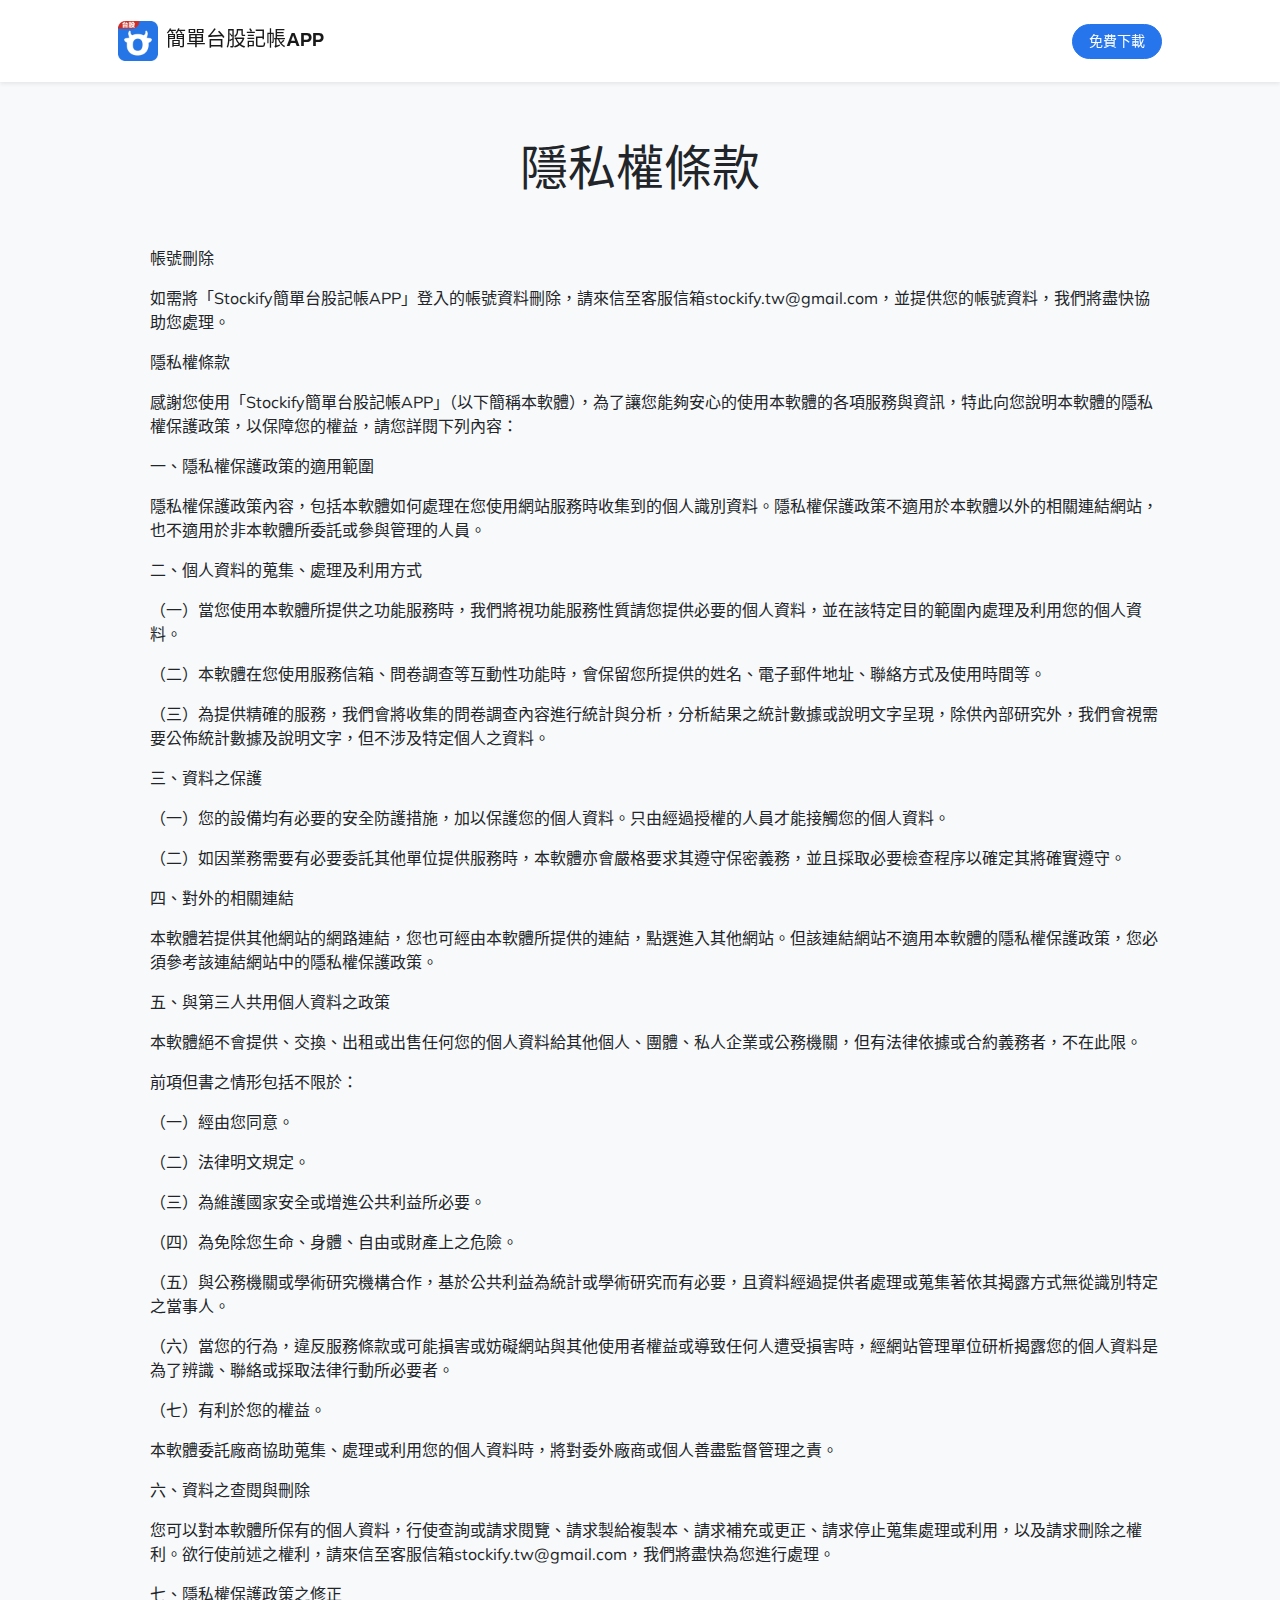
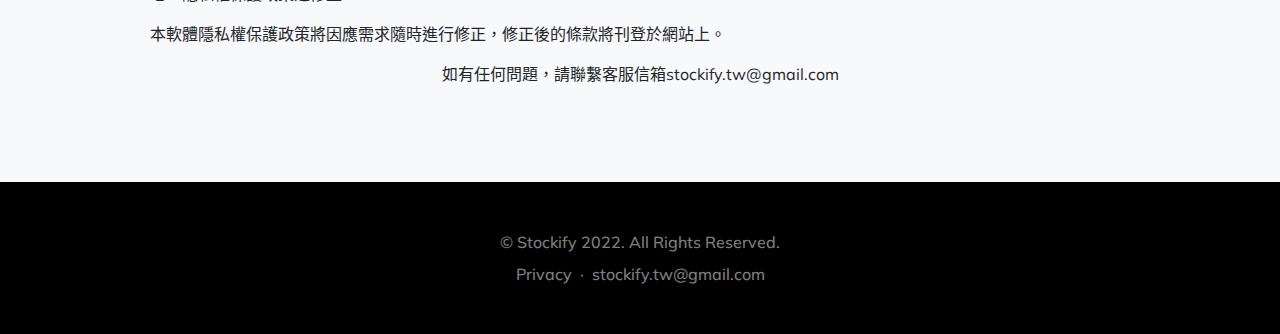
==== privacy.html @ d674b590 "Add files via upload" ====
<!DOCTYPE html>
<html lang="zh-TW">
    <head>
        <meta charset="utf-8" />
        <meta name="viewport" content="width=device-width, initial-scale=1, shrink-to-fit=no" />
        <meta name="description" content="股票 存股 記帳，隨時追蹤你的股票損益" />
        <meta name="author" content="stockify" />
        <link rel="icon" type="image/png" href="assets/favicon.png" />
        <title>簡單台股記帳APP-隨時追蹤你的股票損益</title>

        
        <!-- Bootstrap icons-->
        <link href="https://cdn.jsdelivr.net/npm/bootstrap-icons@1.5.0/font/bootstrap-icons.css" rel="stylesheet" />

        <!-- Google fonts-->
        <link rel="preconnect" href="https://fonts.gstatic.com" />
        <link href="https://fonts.googleapis.com/css2?family=Newsreader:ital,wght@0,600;1,600&amp;display=swap" rel="stylesheet" />
        <link href="https://fonts.googleapis.com/css2?family=Mulish:ital,wght@0,300;0,500;0,600;0,700;1,300;1,500;1,600;1,700&amp;display=swap" rel="stylesheet" />
        <link href="https://fonts.googleapis.com/css2?family=Kanit:ital,wght@0,400;1,400&amp;display=swap" rel="stylesheet" />
        <!-- Core theme CSS (includes Bootstrap)-->
        <link href="css/styles.css" rel="stylesheet" />
    </head>

    <body id="page-top">
        <!-- Navigation-->
        <nav class="navbar navbar-expand-lg navbar-light fixed-top shadow-sm" id="mainNav">
            <div class="container px-5">



                <a class="navbar-brand fw-normal" href="index.html">
                <img src="assets/favicon.png" alt="App Logo" style="height: 40px; margin-right: 8px;">簡單台股記帳APP</a>




                    <a href="https://supr.link/36pIi" class="btn btn-primary rounded-pill px-3 mb-2 mb-lg-0">
                        <span class="d-flex align-items-center">
                            <span class="small">免費下載</span>
                        </span>
                    </a>
                </div>
            </div>
        </nav>



        <!-- Privacy Policy Section -->
        <section class="bg-light" style="padding-top: 150px;">
            <div class="container px-5">
                <div class="row gx-5 align-items-center justify-content-center">
                    <div class="col-12 text-center mb-4">
                        <h2 class="display-5 lh-1 mb-4">隱私權條款</h2>
                    </div>
                    <div class="col-12">
                        <ul class="text-start">
                            <p>帳號刪除</p>
                            <p>如需將「Stockify簡單台股記帳APP」登入的帳號資料刪除，請來信至客服信箱stockify.tw@gmail.com，並提供您的帳號資料，我們將盡快協助您處理。</p>


                            <p>隱私權條款</p>
                            <p>感謝您使用「Stockify簡單台股記帳APP」（以下簡稱本軟體），為了讓您能夠安心的使用本軟體的各項服務與資訊，特此向您說明本軟體的隱私權保護政策，以保障您的權益，請您詳閱下列內容：</p>
                            <p>一、隱私權保護政策的適用範圍</p>
                            <p>   隱私權保護政策內容，包括本軟體如何處理在您使用網站服務時收集到的個人識別資料。隱私權保護政策不適用於本軟體以外的相關連結網站，也不適用於非本軟體所委託或參與管理的人員。</p>
                            <p>二、個人資料的蒐集、處理及利用方式</p>
                            <p>   （一）當您使用本軟體所提供之功能服務時，我們將視功能服務性質請您提供必要的個人資料，並在該特定目的範圍內處理及利用您的個人資料。</p>
                            <p>   （二）本軟體在您使用服務信箱、問卷調查等互動性功能時，會保留您所提供的姓名、電子郵件地址、聯絡方式及使用時間等。</p>
                            <p>   （三）為提供精確的服務，我們會將收集的問卷調查內容進行統計與分析，分析結果之統計數據或說明文字呈現，除供內部研究外，我們會視需要公佈統計數據及說明文字，但不涉及特定個人之資料。</p>
                            <p>三、資料之保護</p>
                            <p>   （一）您的設備均有必要的安全防護措施，加以保護您的個人資料。只由經過授權的人員才能接觸您的個人資料。</p>
                            <p>   （二）如因業務需要有必要委託其他單位提供服務時，本軟體亦會嚴格要求其遵守保密義務，並且採取必要檢查程序以確定其將確實遵守。</p>
                            <p>四、對外的相關連結</p>
                            <p>   本軟體若提供其他網站的網路連結，您也可經由本軟體所提供的連結，點選進入其他網站。但該連結網站不適用本軟體的隱私權保護政策，您必須參考該連結網站中的隱私權保護政策。</p>
                            <p>五、與第三人共用個人資料之政策</p>
                            <p>   本軟體絕不會提供、交換、出租或出售任何您的個人資料給其他個人、團體、私人企業或公務機關，但有法律依據或合約義務者，不在此限。</p>
                            <p>   前項但書之情形包括不限於：</p>
                            <p>   （一）經由您同意。</p>
                            <p>   （二）法律明文規定。</p>
                            <p>   （三）為維護國家安全或增進公共利益所必要。</p>
                            <p>   （四）為免除您生命、身體、自由或財產上之危險。</p>
                            <p>   （五）與公務機關或學術研究機構合作，基於公共利益為統計或學術研究而有必要，且資料經過提供者處理或蒐集著依其揭露方式無從識別特定之當事人。</p>
                            <p>   （六）當您的行為，違反服務條款或可能損害或妨礙網站與其他使用者權益或導致任何人遭受損害時，經網站管理單位研析揭露您的個人資料是為了辨識、聯絡或採取法律行動所必要者。</p>
                            <p>   （七）有利於您的權益。</p>
                            <p>   本軟體委託廠商協助蒐集、處理或利用您的個人資料時，將對委外廠商或個人善盡監督管理之責。</p>
                            <p>六、資料之查閱與刪除</p>
                            <p>   您可以對本軟體所保有的個人資料，行使查詢或請求閱覽、請求製給複製本、請求補充或更正、請求停止蒐集處理或利用，以及請求刪除之權利。欲行使前述之權利，請來信至客服信箱stockify.tw@gmail.com，我們將盡快為您進行處理。</p>
                            <p>七、隱私權保護政策之修正</p>
                            <p>   本軟體隱私權保護政策將因應需求隨時進行修正，修正後的條款將刊登於網站上。</p>


                        </ul>
                        <p class="text-center">如有任何問題，請聯繫客服信箱stockify.tw@gmail.com</p>
                    </div>
                </div>
            </div>
        </section>





        <!-- Footer-->
        <footer class="bg-black text-center py-5">
            <div class="container px-5">
                <div class="text-white-50">
                    <div class="mb-2">&copy; Stockify 2022. All Rights Reserved.</div>
                    
                    <a href="privacy.html" target="_blank">Privacy</a>
                    <span class="mx-1">&middot;</span>
                    <a href="mailto:stockify.tw@gmail.com">stockify.tw@gmail.com</a>
                </div>
            </div>
        </footer>


        <!-- Bootstrap core JS-->
        <script src="https://cdn.jsdelivr.net/npm/bootstrap@5.2.3/dist/js/bootstrap.bundle.min.js"></script>
        <!-- Core theme JS-->
        <script src="js/scripts.js"></script>


    </body>
</html>
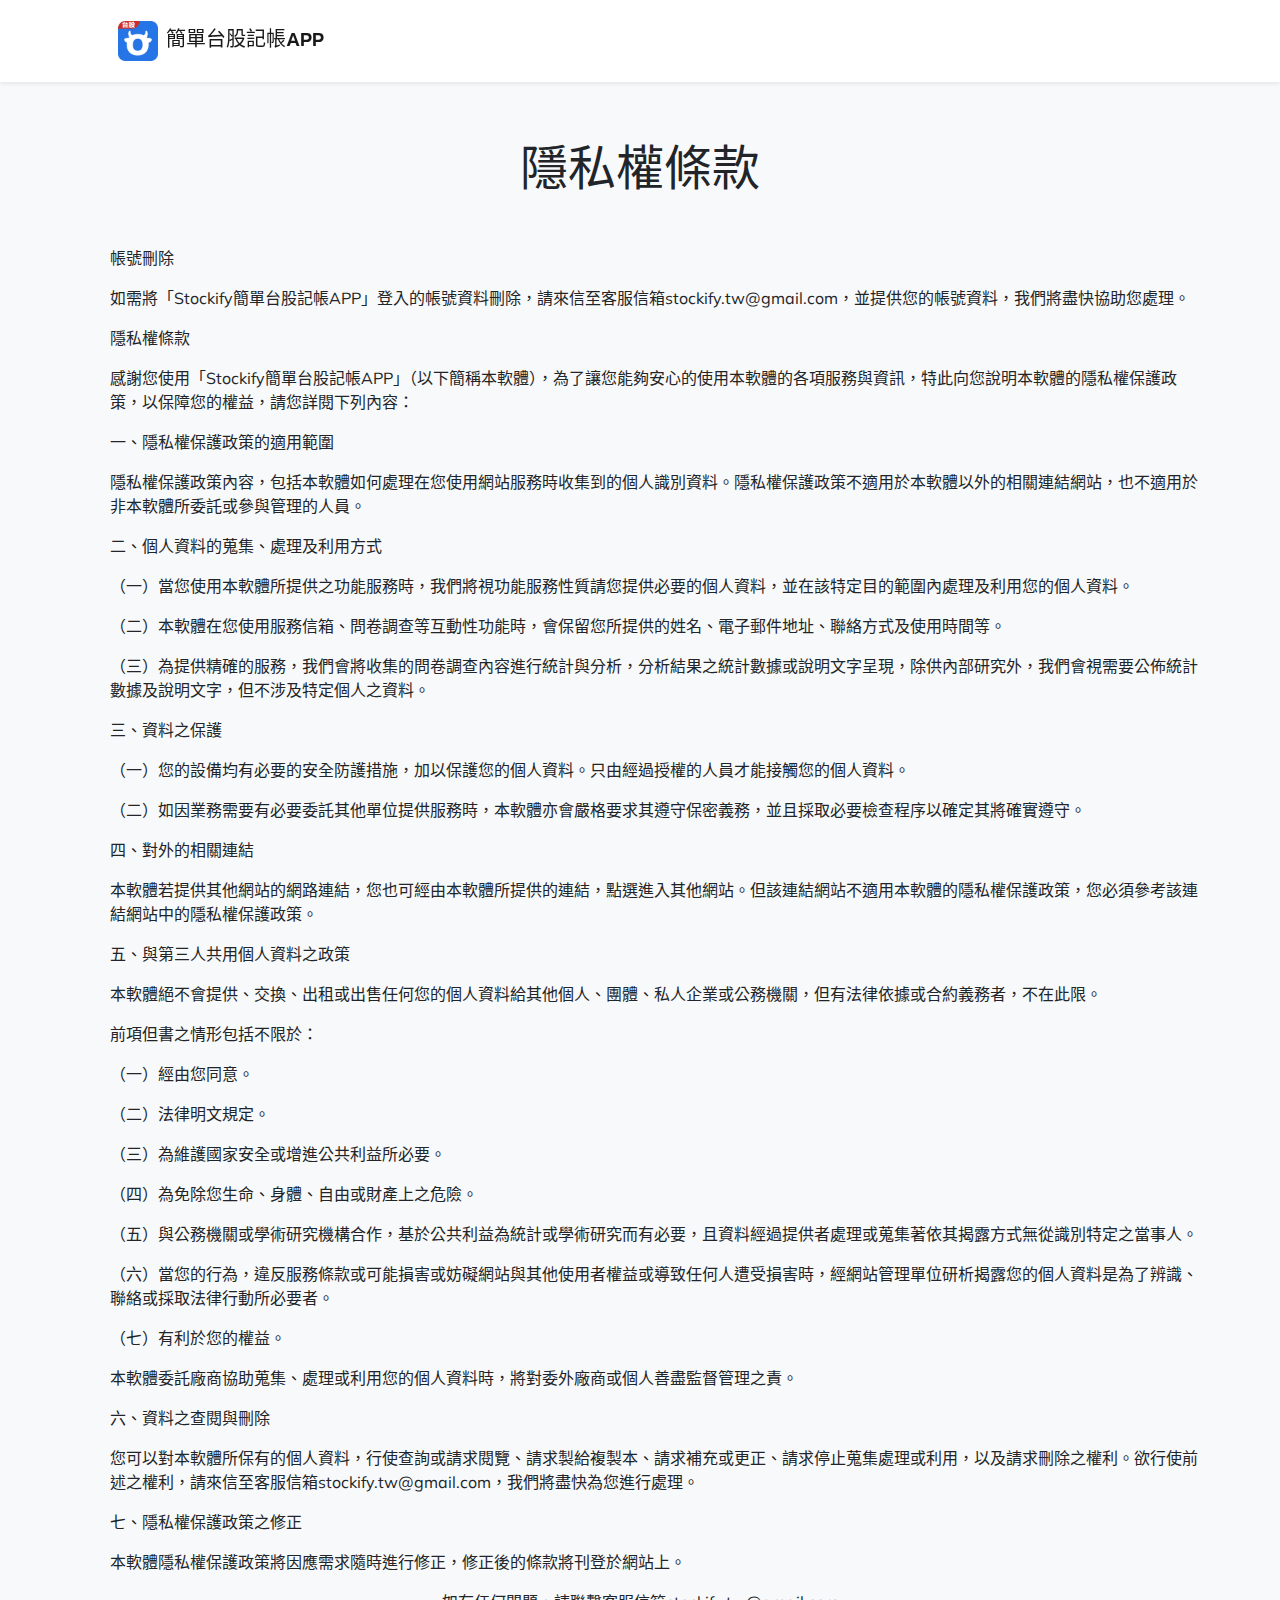
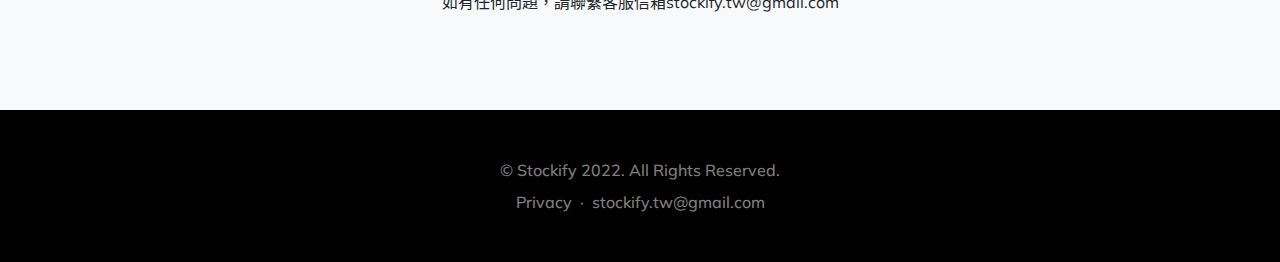
==== commit 59fda09a: "Add files via upload" ====
--- a/privacy.html
+++ b/privacy.html
@@ -30,15 +30,6 @@
 
                 <a class="navbar-brand fw-normal" href="index.html">
                 <img src="assets/favicon.png" alt="App Logo" style="height: 40px; margin-right: 8px;">簡單台股記帳APP</a>
-
-
-
-
-                    <a href="https://supr.link/36pIi" class="btn btn-primary rounded-pill px-3 mb-2 mb-lg-0">
-                        <span class="d-flex align-items-center">
-                            <span class="small">免費下載</span>
-                        </span>
-                    </a>
                 </div>
             </div>
         </nav>
@@ -47,7 +38,7 @@
 
         <!-- Privacy Policy Section -->
         <section class="bg-light" style="padding-top: 150px;">
-            <div class="container px-5">
+            <div class="container px-2">
                 <div class="row gx-5 align-items-center justify-content-center">
                     <div class="col-12 text-center mb-4">
                         <h2 class="display-5 lh-1 mb-4">隱私權條款</h2>
